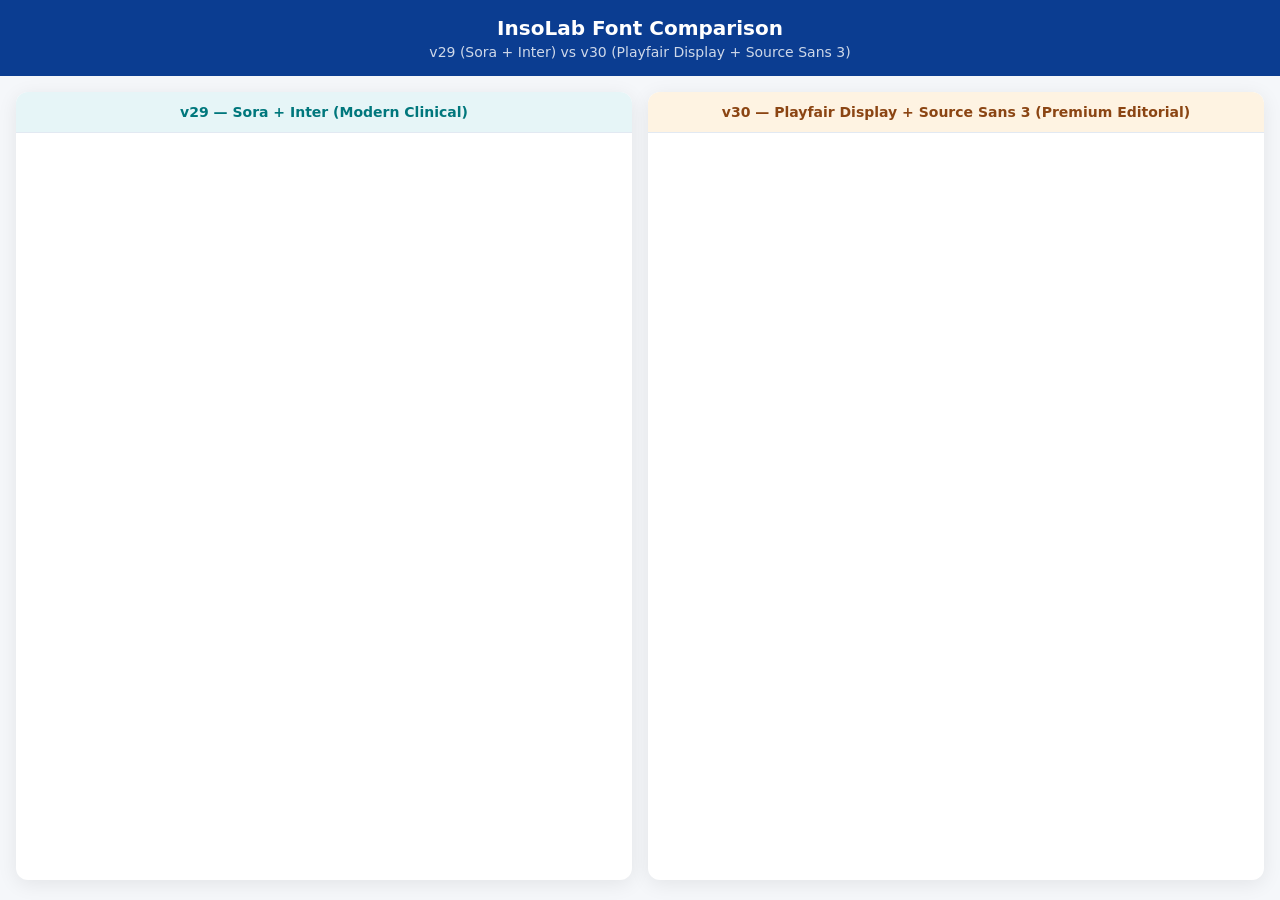
==== compare.html @ 3daa5d2a "Add font comparison page (v29 vs v30)" ====
<!DOCTYPE html>
<html lang="ms">
<head>
<meta charset="UTF-8">
<meta name="viewport" content="width=device-width, initial-scale=1.0">
<title>InsoLab — Font Comparison v29 vs v30</title>
<style>
* { margin: 0; padding: 0; box-sizing: border-box; }
body { font-family: system-ui, sans-serif; background: #f5f7fa; }
.header {
  background: #0B3D91;
  color: white;
  padding: 1rem 2rem;
  text-align: center;
}
.header h1 { font-size: 1.25rem; margin-bottom: 0.25rem; }
.header p { font-size: 0.875rem; opacity: 0.8; }
.compare {
  display: grid;
  grid-template-columns: 1fr 1fr;
  gap: 1rem;
  padding: 1rem;
  height: calc(100vh - 80px);
}
.panel {
  background: white;
  border-radius: 12px;
  overflow: hidden;
  box-shadow: 0 4px 20px rgba(0,0,0,0.08);
  display: flex;
  flex-direction: column;
}
.panel-header {
  padding: 0.75rem 1rem;
  font-weight: 600;
  font-size: 0.875rem;
  text-align: center;
  border-bottom: 1px solid #e2e9f2;
}
.panel-header.v29 { background: #e6f5f7; color: #00777C; }
.panel-header.v30 { background: #fef3e2; color: #8B4513; }
.panel iframe {
  flex: 1;
  border: none;
  width: 100%;
}
@media (max-width: 768px) {
  .compare { grid-template-columns: 1fr; height: auto; }
  .panel { height: 60vh; }
}
</style>
</head>
<body>
<div class="header">
  <h1>InsoLab Font Comparison</h1>
  <p>v29 (Sora + Inter) vs v30 (Playfair Display + Source Sans 3)</p>
</div>
<div class="compare">
  <div class="panel">
    <div class="panel-header v29">v29 — Sora + Inter (Modern Clinical)</div>
    <iframe src="https://cdn.statically.io/gh/maryamstore6/insolab-cinematic/be0094a/index.html"></iframe>
  </div>
  <div class="panel">
    <div class="panel-header v30">v30 — Playfair Display + Source Sans 3 (Premium Editorial)</div>
    <iframe src="https://cdn.statically.io/gh/maryamstore6/insolab-cinematic/aa63a5b/index.html"></iframe>
  </div>
</div>
</body>
</html>
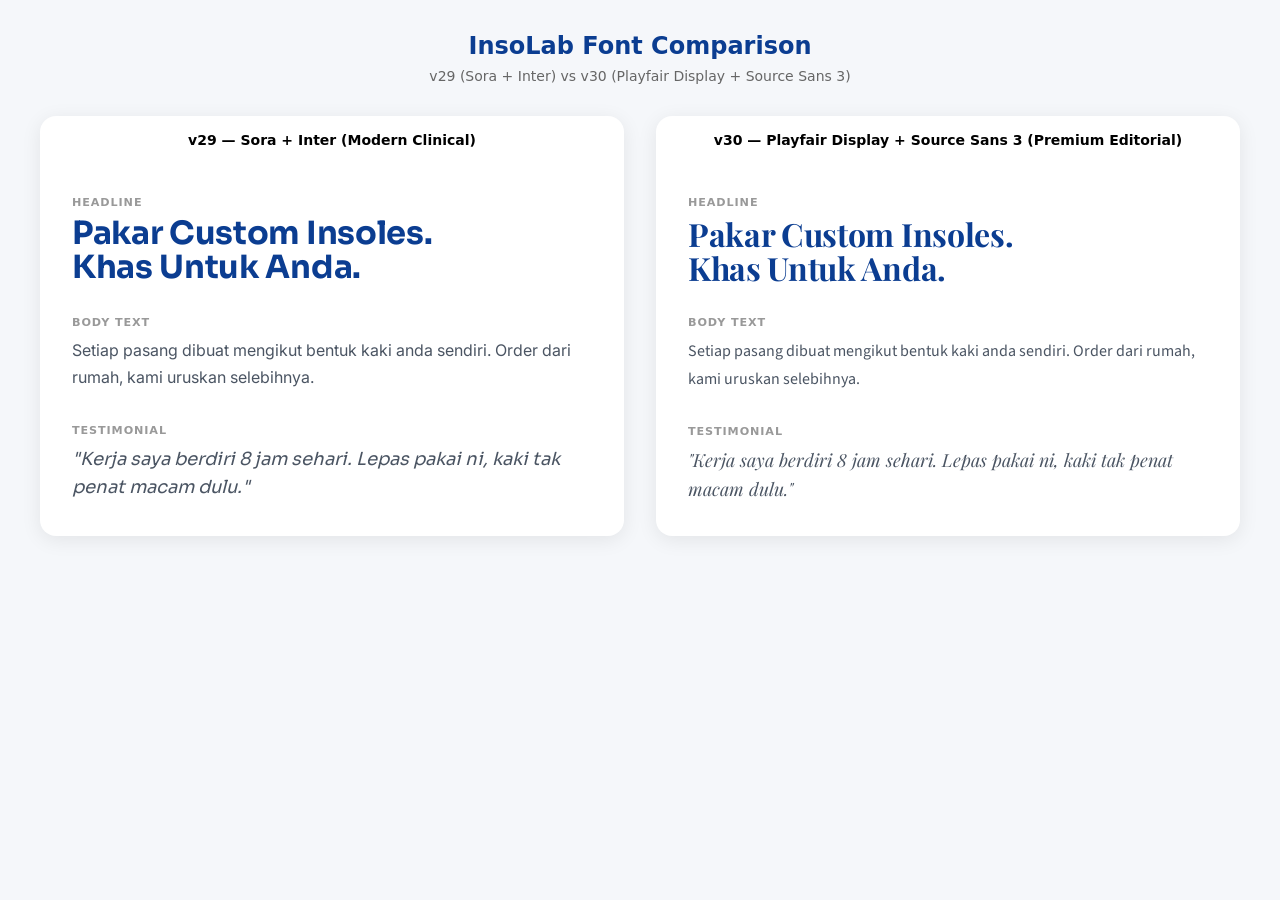
==== commit b952d56e: "Fix compare page: self-contained font preview (no iframe) - Removed statically.io iframes (rate limi" ====
--- a/compare.html
+++ b/compare.html
@@ -4,50 +4,31 @@
 <meta charset="UTF-8">
 <meta name="viewport" content="width=device-width, initial-scale=1.0">
 <title>InsoLab — Font Comparison v29 vs v30</title>
+<link rel="preconnect" href="https://fonts.googleapis.com">
+<link rel="preconnect" href="https://fonts.gstatic.com" crossorigin>
+<link href="https://fonts.googleapis.com/css2?family=Sora:wght@400;600;700&family=Inter:wght@400;500;600&family=Playfair+Display:ital,wght@0,400;0,600;0,700;1,400&family=Source+Sans+3:wght@400;500;600&display=swap" rel="stylesheet">
 <style>
 * { margin: 0; padding: 0; box-sizing: border-box; }
-body { font-family: system-ui, sans-serif; background: #f5f7fa; }
-.header {
-  background: #0B3D91;
-  color: white;
-  padding: 1rem 2rem;
-  text-align: center;
-}
-.header h1 { font-size: 1.25rem; margin-bottom: 0.25rem; }
-.header p { font-size: 0.875rem; opacity: 0.8; }
-.compare {
-  display: grid;
-  grid-template-columns: 1fr 1fr;
-  gap: 1rem;
-  padding: 1rem;
-  height: calc(100vh - 80px);
-}
-.panel {
-  background: white;
-  border-radius: 12px;
-  overflow: hidden;
-  box-shadow: 0 4px 20px rgba(0,0,0,0.08);
-  display: flex;
-  flex-direction: column;
-}
-.panel-header {
-  padding: 0.75rem 1rem;
-  font-weight: 600;
-  font-size: 0.875rem;
-  text-align: center;
-  border-bottom: 1px solid #e2e9f2;
-}
+body { font-family: system-ui, sans-serif; background: #f5f7fa; padding: 2rem; }
+.header { text-align: center; margin-bottom: 2rem; }
+.header h1 { font-size: 1.5rem; color: #0B3D91; margin-bottom: 0.5rem; }
+.header p { color: #666; font-size: 0.875rem; }
+.compare { display: grid; grid-template-columns: 1fr 1fr; gap: 2rem; max-width: 1200px; margin: 0 auto; }
+.panel { background: white; border-radius: 16px; overflow: hidden; box-shadow: 0 4px 20px rgba(0,0,0,0.08); }
+.panel-header { padding: 1rem; text-align: center; font-weight: 600; font-size: 0.875rem; }
 .panel-header.v29 { background: #e6f5f7; color: #00777C; }
 .panel-header.v30 { background: #fef3e2; color: #8B4513; }
-.panel iframe {
-  flex: 1;
-  border: none;
-  width: 100%;
-}
-@media (max-width: 768px) {
-  .compare { grid-template-columns: 1fr; height: auto; }
-  .panel { height: 60vh; }
-}
+.panel-body { padding: 2rem; }
+.sample { margin-bottom: 2rem; }
+.sample:last-child { margin-bottom: 0; }
+.sample-label { font-size: 0.7rem; font-weight: 600; text-transform: uppercase; letter-spacing: 0.08em; color: #999; margin-bottom: 0.5rem; }
+.v29 .headline { font-family: 'Sora', sans-serif; font-size: 2rem; font-weight: 700; line-height: 1.05; letter-spacing: -0.01em; color: #0B3D91; }
+.v29 .body { font-family: 'Inter', sans-serif; font-size: 1rem; line-height: 1.7; color: #4B5563; }
+.v29 .quote { font-family: 'Sora', sans-serif; font-style: italic; font-size: 1.125rem; line-height: 1.6; color: #4B5563; }
+.v30 .headline { font-family: 'Playfair Display', serif; font-size: 2rem; font-weight: 700; line-height: 1.05; letter-spacing: -0.01em; color: #0B3D91; }
+.v30 .body { font-family: 'Source Sans 3', sans-serif; font-size: 1rem; line-height: 1.75; color: #4B5563; }
+.v30 .quote { font-family: 'Playfair Display', serif; font-style: italic; font-size: 1.125rem; line-height: 1.6; color: #4B5563; }
+@media (max-width: 768px) { .compare { grid-template-columns: 1fr; } }
 </style>
 </head>
 <body>
@@ -56,13 +37,39 @@
   <p>v29 (Sora + Inter) vs v30 (Playfair Display + Source Sans 3)</p>
 </div>
 <div class="compare">
-  <div class="panel">
-    <div class="panel-header v29">v29 — Sora + Inter (Modern Clinical)</div>
-    <iframe src="https://cdn.statically.io/gh/maryamstore6/insolab-cinematic/be0094a/index.html"></iframe>
+  <div class="panel v29">
+    <div class="panel-header">v29 — Sora + Inter (Modern Clinical)</div>
+    <div class="panel-body">
+      <div class="sample">
+        <div class="sample-label">Headline</div>
+        <div class="headline">Pakar Custom Insoles.<br>Khas Untuk Anda.</div>
+      </div>
+      <div class="sample">
+        <div class="sample-label">Body Text</div>
+        <div class="body">Setiap pasang dibuat mengikut bentuk kaki anda sendiri. Order dari rumah, kami uruskan selebihnya.</div>
+      </div>
+      <div class="sample">
+        <div class="sample-label">Testimonial</div>
+        <div class="quote">"Kerja saya berdiri 8 jam sehari. Lepas pakai ni, kaki tak penat macam dulu."</div>
+      </div>
+    </div>
   </div>
-  <div class="panel">
-    <div class="panel-header v30">v30 — Playfair Display + Source Sans 3 (Premium Editorial)</div>
-    <iframe src="https://cdn.statically.io/gh/maryamstore6/insolab-cinematic/aa63a5b/index.html"></iframe>
+  <div class="panel v30">
+    <div class="panel-header">v30 — Playfair Display + Source Sans 3 (Premium Editorial)</div>
+    <div class="panel-body">
+      <div class="sample">
+        <div class="sample-label">Headline</div>
+        <div class="headline">Pakar Custom Insoles.<br>Khas Untuk Anda.</div>
+      </div>
+      <div class="sample">
+        <div class="sample-label">Body Text</div>
+        <div class="body">Setiap pasang dibuat mengikut bentuk kaki anda sendiri. Order dari rumah, kami uruskan selebihnya.</div>
+      </div>
+      <div class="sample">
+        <div class="sample-label">Testimonial</div>
+        <div class="quote">"Kerja saya berdiri 8 jam sehari. Lepas pakai ni, kaki tak penat macam dulu."</div>
+      </div>
+    </div>
   </div>
 </div>
 </body>
